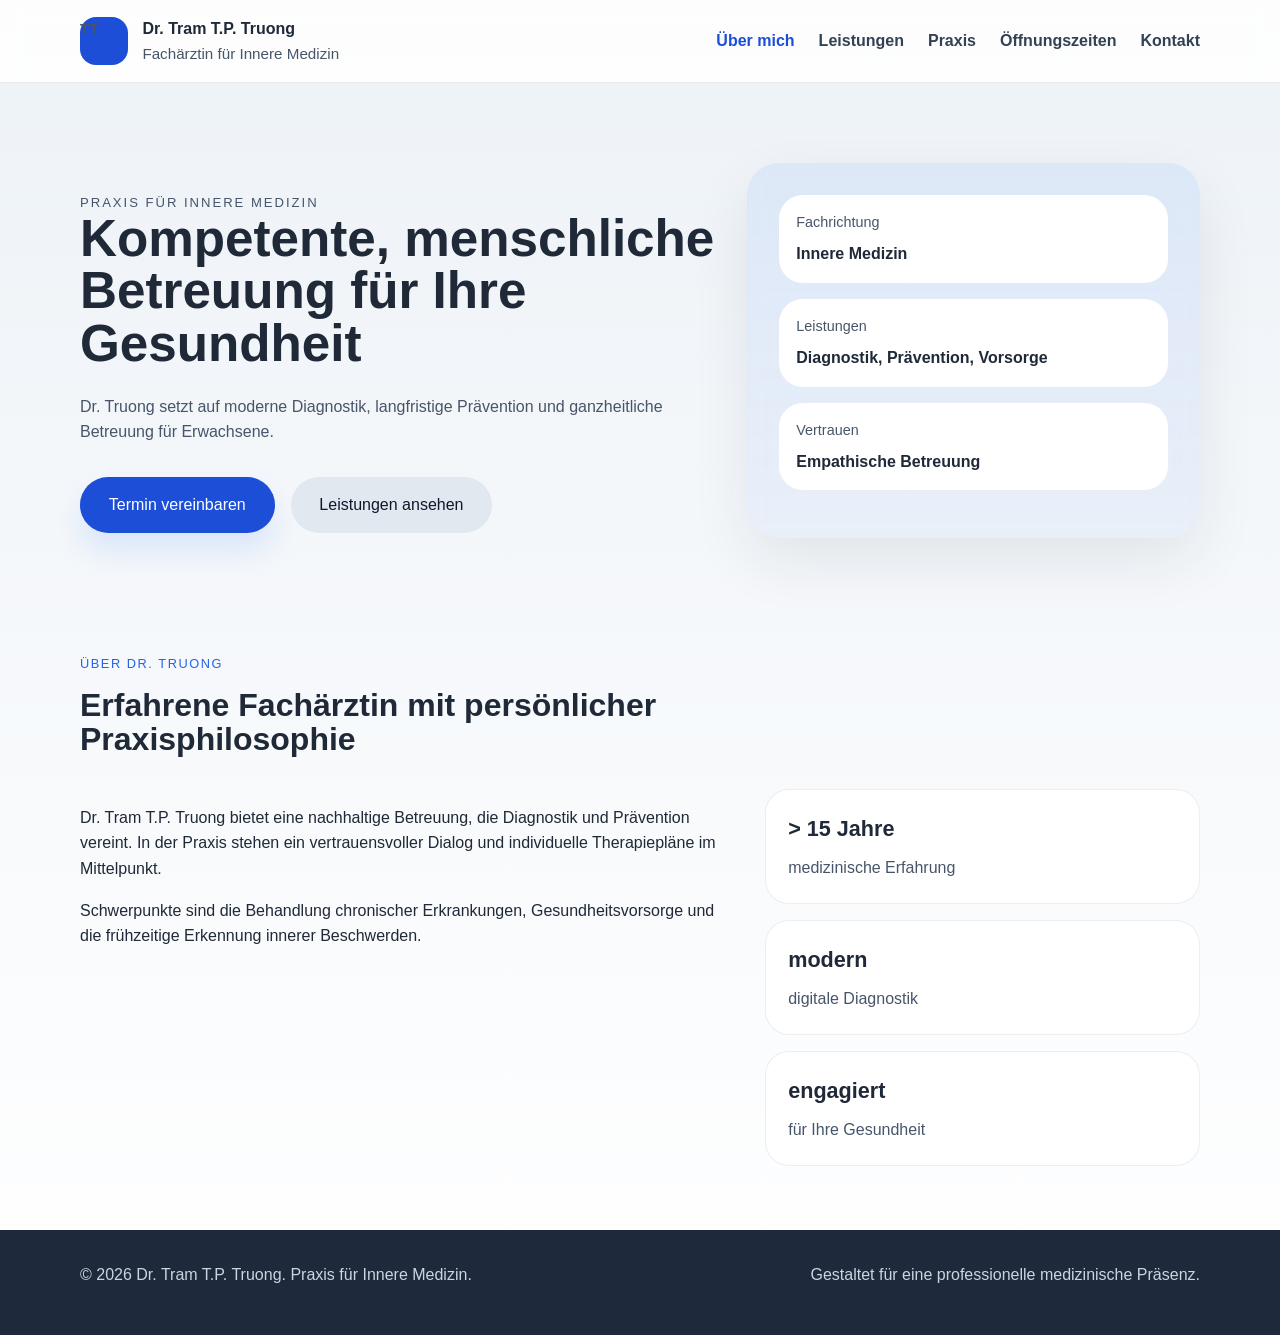
==== index.html @ dccfc109 "Cache-bust assets: append ?v=2 to CSS and JS to force refresh on clients" ====
<!DOCTYPE html>
<html lang="de">
<head>
  <meta charset="UTF-8" />
  <meta name="viewport" content="width=device-width, initial-scale=1.0" />
  <title>Dr. Tram T.P. Truong | Fachärztin für Innere Medizin</title>
  <meta name="description" content="Fachärztin Dr. Tram T.P. Truong bietet innere Medizin, Prävention und individuelle Diagnostik. Vereinbaren Sie Ihren Termin in der freundlichen Praxis." />
  <link rel="stylesheet" href="style.css?v=2" />
</head>
<body>
  <header class="site-header">
    <div class="container header-inner">
      <a class="brand" href="#about" data-tab="about">
        <span class="brand-mark">TT</span>
        <div>
          <strong>Dr. Tram T.P. Truong</strong>
          <span>Fachärztin für Innere Medizin</span>
        </div>
      </a>
      <button class="nav-toggle" aria-label="Navigation öffnen">
        <span></span>
        <span></span>
        <span></span>
      </button>
      <nav class="main-nav" aria-label="Hauptnavigation">
        <a href="#about" data-tab="about" class="active">Über mich</a>
        <a href="#services" data-tab="services">Leistungen</a>
        <a href="#office" data-tab="office">Praxis</a>
        <a href="#oeffnungszeiten" data-tab="oeffnungszeiten">Öffnungszeiten</a>
        <a href="#contact" data-tab="contact">Kontakt</a>
      </nav>
    </div>
  </header>

  <main>
    <section id="home" class="hero-section">
      <div class="container hero-grid">
        <div class="hero-copy">
          <p class="eyebrow">Praxis für Innere Medizin</p>
          <h1>Kompetente, menschliche Betreuung für Ihre Gesundheit</h1>
          <p>Dr. Truong setzt auf moderne Diagnostik, langfristige Prävention und ganzheitliche Betreuung für Erwachsene.</p>
          <div class="hero-actions">
            <a class="button primary" href="#contact" data-tab="contact">Termin vereinbaren</a>
            <a class="button secondary" href="#services" data-tab="services">Leistungen ansehen</a>
          </div>
        </div>
        <div class="hero-card">
          <div class="hero-card__detail">
            <span>Fachrichtung</span>
            <strong>Innere Medizin</strong>
          </div>
          <div class="hero-card__detail">
            <span>Leistungen</span>
            <strong>Diagnostik, Prävention, Vorsorge</strong>
          </div>
          <div class="hero-card__detail">
            <span>Vertrauen</span>
            <strong>Empathische Betreuung</strong>
          </div>
        </div>
      </div>
    </section>

    <section id="about" class="section about-section tab-panel active">
      <div class="container">
        <div class="section-heading">
          <span>Über Dr. Truong</span>
          <h2>Erfahrene Fachärztin mit persönlicher Praxisphilosophie</h2>
        </div>
        <div class="about-grid">
          <div>
            <p>Dr. Tram T.P. Truong bietet eine nachhaltige Betreuung, die Diagnostik und Prävention vereint. In der Praxis stehen ein vertrauensvoller Dialog und individuelle Therapiepläne im Mittelpunkt.</p>
            <p>Schwerpunkte sind die Behandlung chronischer Erkrankungen, Gesundheitsvorsorge und die frühzeitige Erkennung innerer Beschwerden.</p>
          </div>
          <div class="about-highlights">
            <div>
              <strong>> 15 Jahre</strong>
              <span>medizinische Erfahrung</span>
            </div>
            <div>
              <strong>modern</strong>
              <span>digitale Diagnostik</span>
            </div>
            <div>
              <strong>engagiert</strong>
              <span>für Ihre Gesundheit</span>
            </div>
          </div>
        </div>
      </div>
    </section>

    <section id="services" class="section services-section tab-panel">
      <div class="container">
        <div class="section-heading">
          <span>Leistungen</span>
          <h2>Moderne Medizin für Vorsorge und Therapie</h2>
        </div>
        <div class="services-grid">
          <article class="service-card">
            <h3>Innere Medizin</h3>
            <p>Umfassende Diagnostik und Therapie bei Stoffwechsel-, Herz-Kreislauf- sowie Magen-Darm-Erkrankungen.</p>
          </article>
          <article class="service-card">
            <h3>Vorsorge & Prävention</h3>
            <p>Individuelle Untersuchungen, Vorsorgeuntersuchungen und Gesundheitschecks für jeden Lebensabschnitt.</p>
          </article>
        </div>
      </div>
    </section>

    <section id="office" class="section office-section tab-panel">
      <div class="container office-grid">
        <div>
          <div class="section-heading">
            <span>Praxis</span>
            <h2>Ihr Termin in einer ruhigen und modernen Umgebung</h2>
          </div>
          <p>Die Praxis liegt im 22. Bezirk in Wien und bietet persönliche Betreuung in ruhiger Atmosphäre.</p>
          <ul class="office-list">
            <li><strong>Adresse:</strong> 1220 Wien, Kurt-Ohnsorg-Weg 1/28/1 (Hofzugang)</li>
          </ul>
        </div>
        <div class="office-box">
        </div>
      </div>
    </section>

    <section id="contact" class="section contact-section tab-panel">
      <div class="container contact-grid">
        <div>
          <div class="section-heading">
            <span>Kontakt</span>
            <h2>Jetzt Termin anfragen</h2>
          </div>
          <p>Nutzen Sie das Formular oder rufen Sie direkt an. Die Praxis hilft Ihnen bei medizinischen Fragen und Terminvereinbarung.</p>
          <div class="contact-info">
            <div>
              <strong>Telefon</strong>
              <a href="tel:+4315829091">01/5829091</a>
            </div>
            <div>
              <strong>E-Mail</strong>
              <a href="mailto:ordi22@drtruong.at">ordi22@drtruong.at</a>
            </div>
          </div>
        </div>
        <form class="contact-form" action="mailto:ordi22@drtruong.at" method="post" enctype="text/plain">
          <label>
            Name
            <input type="text" name="Name" placeholder="Ihr Name" required />
          </label>
          <label>
            E-Mail
            <input type="email" name="E-Mail" placeholder="Ihre E-Mail" required />
          </label>
          <label>
            Nachricht
            <textarea name="Nachricht" rows="5" placeholder="Wie können wir Ihnen helfen?" required></textarea>
          </label>
          <button type="submit" class="button primary">Nachricht senden</button>
        </form>
      </div>
    </section>

    <section id="oeffnungszeiten" class="section about-section tab-panel">
      <div class="container">
        <div class="section-heading">
          <span>Öffnungszeiten</span>
          <h2>Praxiszeiten von Dr. Truong</h2>
        </div>
        <div class="office-box">
          <p><strong>Montag:</strong> 14:00–19:00</p>
          <p><strong>Dienstag:</strong> 08:00–13:00</p>
          <p><strong>Mittwoch:</strong> 13:00–18:00</p>
          <p><strong>Donnerstag:</strong> 07:00–12:00</p>
          <p><strong>Freitag:</strong> 11:00–16:00</p>
          <p><strong>Sowie nach telefonischer Vereinbarung</strong></p>
        </div>
      </div>
    </section>
  </main>

  <footer class="site-footer">
    <div class="container footer-inner">
      <p>© 2026 Dr. Tram T.P. Truong. Praxis für Innere Medizin.</p>
      <p>Gestaltet für eine professionelle medizinische Präsenz.</p>
    </div>
  </footer>

  <script src="script.js?v=2"></script>
</body>
</html>
---- style.css ----
* {
  box-sizing: border-box;
}

:root {
  color-scheme: light;
  font-family: Inter, Arial, sans-serif;
  color: #1f2937;
  background: #f7fafc;
  line-height: 1.6;
}

html {
  scroll-behavior: smooth;
}

body {
  margin: 0;
  min-height: 100vh;
  background: linear-gradient(180deg, #edf2f7 0%, #ffffff 100%);
}

img {
  max-width: 100%;
  display: block;
}

button,
input,
textarea {
  font: inherit;
}

a {
  color: inherit;
  text-decoration: none;
}

.container {
  width: min(1120px, calc(100% - 2rem));
  margin: 0 auto;
}

.site-header {
  position: sticky;
  top: 0;
  z-index: 10;
  backdrop-filter: blur(12px);
  background: rgba(255, 255, 255, 0.85);
  border-bottom: 1px solid rgba(15, 23, 42, 0.08);
}

.header-inner {
  display: flex;
  align-items: center;
  justify-content: space-between;
  gap: 1rem;
  padding: 1rem 0;
}

.brand {
  display: inline-flex;
  align-items: center;
  gap: 0.9rem;
}

.brand-mark {
  width: 3rem;
  height: 3rem;
  border-radius: 1rem;
  display: grid;
  place-items: center;
  background: #1d4ed8;
  color: white;
  font-weight: 700;
}

.brand strong {
  display: block;
  font-size: 1rem;
}

.brand span {
  display: block;
  color: #475569;
  font-size: 0.95rem;
}

.main-nav {
  display: flex;
  align-items: center;
  gap: 1.5rem;
}

.main-nav a {
  color: #334155;
  font-weight: 600;
}

.nav-toggle {
  display: none;
  border: none;
  background: transparent;
  cursor: pointer;
  padding: 0.5rem;
  transition: transform 150ms ease;
}

.nav-toggle:focus {
  outline: 2px solid rgba(29,78,216,0.12);
  outline-offset: 2px;
}

.nav-toggle span {
  display: block;
  width: 1.8rem;
  height: 0.22rem;
  margin: 0.28rem 0;
  background: #1f2937;
  border-radius: 999px;
  transition: transform 220ms cubic-bezier(.2,.8,.2,1), opacity 160ms ease;
}

/* when button has `open` class transform into an X */
.nav-toggle.open span:nth-child(1) {
  transform: translateY(6px) rotate(45deg);
}
.nav-toggle.open span:nth-child(2) {
  opacity: 0;
  transform: scaleX(0);
}
.nav-toggle.open span:nth-child(3) {
  transform: translateY(-6px) rotate(-45deg);
}

.hero-section {
  padding: 5rem 0 3rem;
}

.hero-grid {
  display: grid;
  grid-template-columns: 1.4fr 1fr;
  gap: 2rem;
  align-items: center;
}

.eyebrow {
  color: #2563eb;
  text-transform: uppercase;
  letter-spacing: 0.15em;
  font-size: 0.82rem;
  margin-bottom: 1rem;
}

.hero-section h1 {
  font-size: clamp(2.4rem, 4vw, 3.8rem);
  margin: 0;
  line-height: 1.02;
}

.hero-section p {
  max-width: 42rem;
  color: #475569;
  margin: 1.5rem 0 0;
}

.hero-actions {
  display: flex;
  flex-wrap: wrap;
  gap: 1rem;
  margin-top: 2rem;
}

.button {
  display: inline-flex;
  align-items: center;
  justify-content: center;
  border: none;
  border-radius: 999px;
  padding: 0.95rem 1.8rem;
  cursor: pointer;
  transition: transform 180ms ease, box-shadow 180ms ease, background 180ms ease;
}

.button:hover {
  transform: translateY(-1px);
}

.primary {
  background: #1d4ed8;
  color: white;
  box-shadow: 0 18px 30px rgba(59, 130, 246, 0.14);
}

.secondary {
  background: #e2e8f0;
  color: #0f172a;
}

.hero-card {
  padding: 2rem;
  border-radius: 2rem;
  background: linear-gradient(180deg, rgba(59, 130, 246, 0.1), rgba(37, 99, 235, 0.05));
  backdrop-filter: blur(10px);
  box-shadow: 0 24px 60px rgba(15, 23, 42, 0.08);
}

.hero-card__detail {
  padding: 1rem 1.1rem;
  border-radius: 1.5rem;
  background: white;
  margin-bottom: 1rem;
}

.hero-card__detail span {
  display: block;
  color: #475569;
  font-size: 0.9rem;
}

.hero-card__detail strong {
  display: block;
  margin-top: 0.45rem;
  font-size: 1rem;
}

.section {
  padding: 4rem 0;
}

.section-heading {
  max-width: 42rem;
  margin-bottom: 2rem;
}

.section-heading span {
  display: inline-block;
  margin-bottom: 0.8rem;
  color: #2563eb;
  letter-spacing: 0.12em;
  text-transform: uppercase;
  font-size: 0.8rem;
}

.section-heading h2 {
  margin: 0;
  font-size: clamp(2rem, 2.5vw, 2.8rem);
  line-height: 1.08;
}

.about-grid,
.office-grid,
.contact-grid {
  display: grid;
  gap: 2rem;
}

.about-grid {
  grid-template-columns: 1.5fr 1fr;
  align-items: start;
}

.about-highlights {
  display: grid;
  gap: 1rem;
}

.about-highlights div,
.office-box,
.service-card,
.contact-info > div {
  padding: 1.4rem;
  border-radius: 1.5rem;
  background: white;
  border: 1px solid rgba(148, 163, 184, 0.18);
}

.about-highlights div strong {
  display: block;
  font-size: 1.35rem;
  margin-bottom: 0.5rem;
}

.about-highlights div span {
  color: #475569;
}

.services-grid {
  display: grid;
  grid-template-columns: repeat(2, minmax(0, 1fr));
  gap: 1.5rem;
}

.service-card {
  padding: 1.8rem;
  border-radius: 1.6rem;
  background: white;
  border: 1px solid rgba(148, 163, 184, 0.18);
}

.service-card h3 {
  margin-top: 0;
  margin-bottom: 0.85rem;
  color: #0f172a;
}

.service-card p {
  margin: 0;
  color: #475569;
}

.office-grid {
  grid-template-columns: 2fr 1fr;
  align-items: start;
}

.office-list {
  list-style: none;
  padding: 0;
  margin: 1.5rem 0 0;
  display: grid;
  gap: 0.95rem;
}

.office-list li {
  color: #475569;
}

.office-box h3 {
  margin-top: 0;
  margin-bottom: 1rem;
}

.office-box p {
  margin: 0.75rem 0;
  color: #475569;
}

.contact-grid {
  grid-template-columns: 1fr 1fr;
  align-items: start;
}

.contact-info {
  display: grid;
  gap: 1rem;
  margin-top: 1.5rem;
}

.contact-info a {
  display: inline-block;
  color: #1d4ed8;
}

.contact-form {
  display: grid;
  gap: 1rem;
  background: white;
  padding: 2rem;
  border-radius: 1.5rem;
  border: 1px solid rgba(148, 163, 184, 0.18);
}

.contact-form label {
  display: grid;
  gap: 0.55rem;
  color: #334155;
  font-weight: 600;
}

.contact-form input,
.contact-form textarea {
  width: 100%;
  border: 1px solid rgba(148, 163, 184, 0.4);
  border-radius: 0.95rem;
  padding: 0.95rem 1rem;
  color: #0f172a;
  background: #f8fafc;
}

.contact-form textarea {
  resize: vertical;
}

.site-footer {
  padding: 2rem 0 3rem;
  background: #1e293b;
  color: #cbd5e1;
}

.footer-inner {
  display: flex;
  flex-wrap: wrap;
  justify-content: space-between;
  gap: 1rem;
}

.footer-inner p {
  margin: 0;
}

.main-nav a.active {
  color: #1d4ed8;
}

.tab-panel {
  display: none;
}

.tab-panel.active {
  display: block;
}

@media (max-width: 900px) {
  .hero-grid,
  .about-grid,
  .office-grid,
  .contact-grid,
  .services-grid {
    grid-template-columns: 1fr;
  }

  .main-nav {
    gap: 1rem;
  }
}

@media (max-width: 760px) {
  .container {
    width: min(100%, calc(100% - 1.5rem));
  }
  .header-inner {
    flex-wrap: nowrap;
    justify-content: space-between;
    align-items: center;
    position: relative; /* for absolute-positioned toggle/menu */
  }

  .brand {
    order: 1;
    flex: 1;
  }

  .nav-toggle {
    display: inline-flex;
    flex-direction: column;
    align-items: center;
    justify-content: center;
    margin-left: auto;
    order: 2;
    position: absolute;
    top: 0.6rem;
    right: 1rem;
    z-index: 20;
    background: transparent;
    border-radius: 0.5rem;
    padding: 0.6rem;
  }

  .main-nav {
    position: absolute;
    top: calc(100% + 0.6rem);
    right: 1rem;
    width: min(260px, 92%);
    flex-direction: column;
    display: none;
    margin: 0;
    padding: 0.6rem 0.4rem;
    border-radius: 0.8rem;
    border: 1px solid rgba(148, 163, 184, 0.18);
    background: white;
    box-shadow: 0 12px 30px rgba(15, 23, 42, 0.08);
    gap: 0.25rem;
    order: 3;
  }

  .main-nav.open {
    display: flex;
  }

  .main-nav a {
    padding: 0.9rem 0.8rem;
    border-bottom: 1px solid rgba(148, 163, 184, 0.08);
    border-radius: 0.5rem;
    display: block;
  }

  /* Mobile-friendly adjustments */
  .hero-actions {
    flex-direction: column;
    gap: 0.8rem;
  }

  .button {
    width: 100%;
    padding: 1rem 1.1rem;
    font-size: 1rem;
    border-radius: 0.95rem;
  }

  .hero-card {
    padding: 1.2rem;
  }

  .contact-form input,
  .contact-form textarea {
    font-size: 1rem;
    padding: 1rem;
  }

  .contact-form {
    padding: 1rem;
  }

  .brand-mark {
    width: 2.6rem;
    height: 2.6rem;
  }

  .main-nav a {
    font-size: 1.02rem;
  }
}
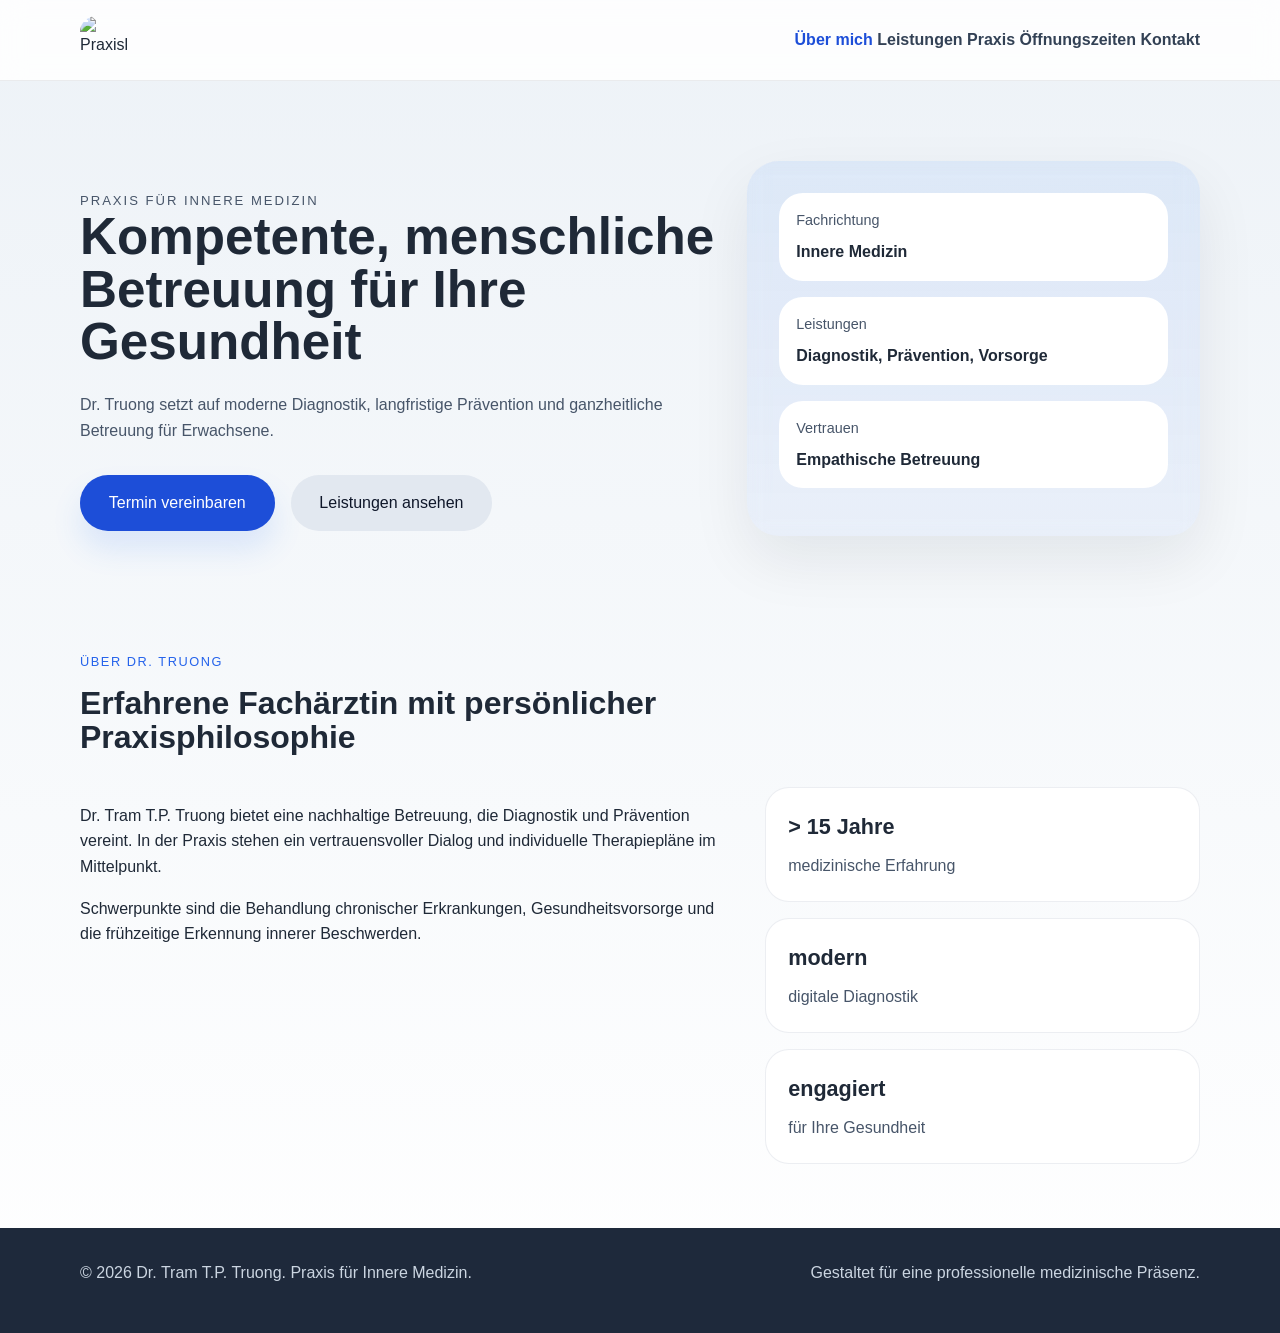
==== commit bace2ebf: "Replace header brand with ordi.png logo and hide brand text" ====
--- a/index.html
+++ b/index.html
@@ -5,17 +5,13 @@
   <meta name="viewport" content="width=device-width, initial-scale=1.0" />
   <title>Dr. Tram T.P. Truong | Fachärztin für Innere Medizin</title>
   <meta name="description" content="Fachärztin Dr. Tram T.P. Truong bietet innere Medizin, Prävention und individuelle Diagnostik. Vereinbaren Sie Ihren Termin in der freundlichen Praxis." />
-  <link rel="stylesheet" href="style.css?v=2" />
+  <link rel="stylesheet" href="style.css?v=3" />
 </head>
 <body>
   <header class="site-header">
     <div class="container header-inner">
-      <a class="brand" href="#about" data-tab="about">
-        <span class="brand-mark">TT</span>
-        <div>
-          <strong>Dr. Tram T.P. Truong</strong>
-          <span>Fachärztin für Innere Medizin</span>
-        </div>
+      <a class="brand" href="#about" data-tab="about" aria-label="Zur Startseite">
+        <img class="brand-logo" src="images/ordi.png" alt="Praxislogo" />
       </a>
       <button class="nav-toggle" aria-label="Navigation öffnen">
         <span></span>
@@ -188,6 +184,6 @@
     </div>
   </footer>
 
-  <script src="script.js?v=2"></script>
+  <script src="script.js?v=4"></script>
 </body>
 </html>
--- a/style.css
+++ b/style.css
@@ -64,32 +64,20 @@
   gap: 0.9rem;
 }
 
-.brand-mark {
+.brand-logo {
   width: 3rem;
   height: 3rem;
+  object-fit: contain;
   border-radius: 1rem;
-  display: grid;
-  place-items: center;
-  background: #1d4ed8;
-  color: white;
-  font-weight: 700;
-}
-
-.brand strong {
-  display: block;
-  font-size: 1rem;
-}
-
+}
+
+.brand-mark {
+  display: none;
+}
+
+.brand strong,
 .brand span {
-  display: block;
-  color: #475569;
-  font-size: 0.95rem;
-}
-
-.main-nav {
-  display: flex;
-  align-items: center;
-  gap: 1.5rem;
+  display: none;
 }
 
 .main-nav a {
@@ -135,6 +123,11 @@
 
 .hero-section {
   padding: 5rem 0 3rem;
+}
+
+/* Hide hero when other tab content is active */
+.hero-section.hidden {
+  display: none !important;
 }
 
 .hero-grid {
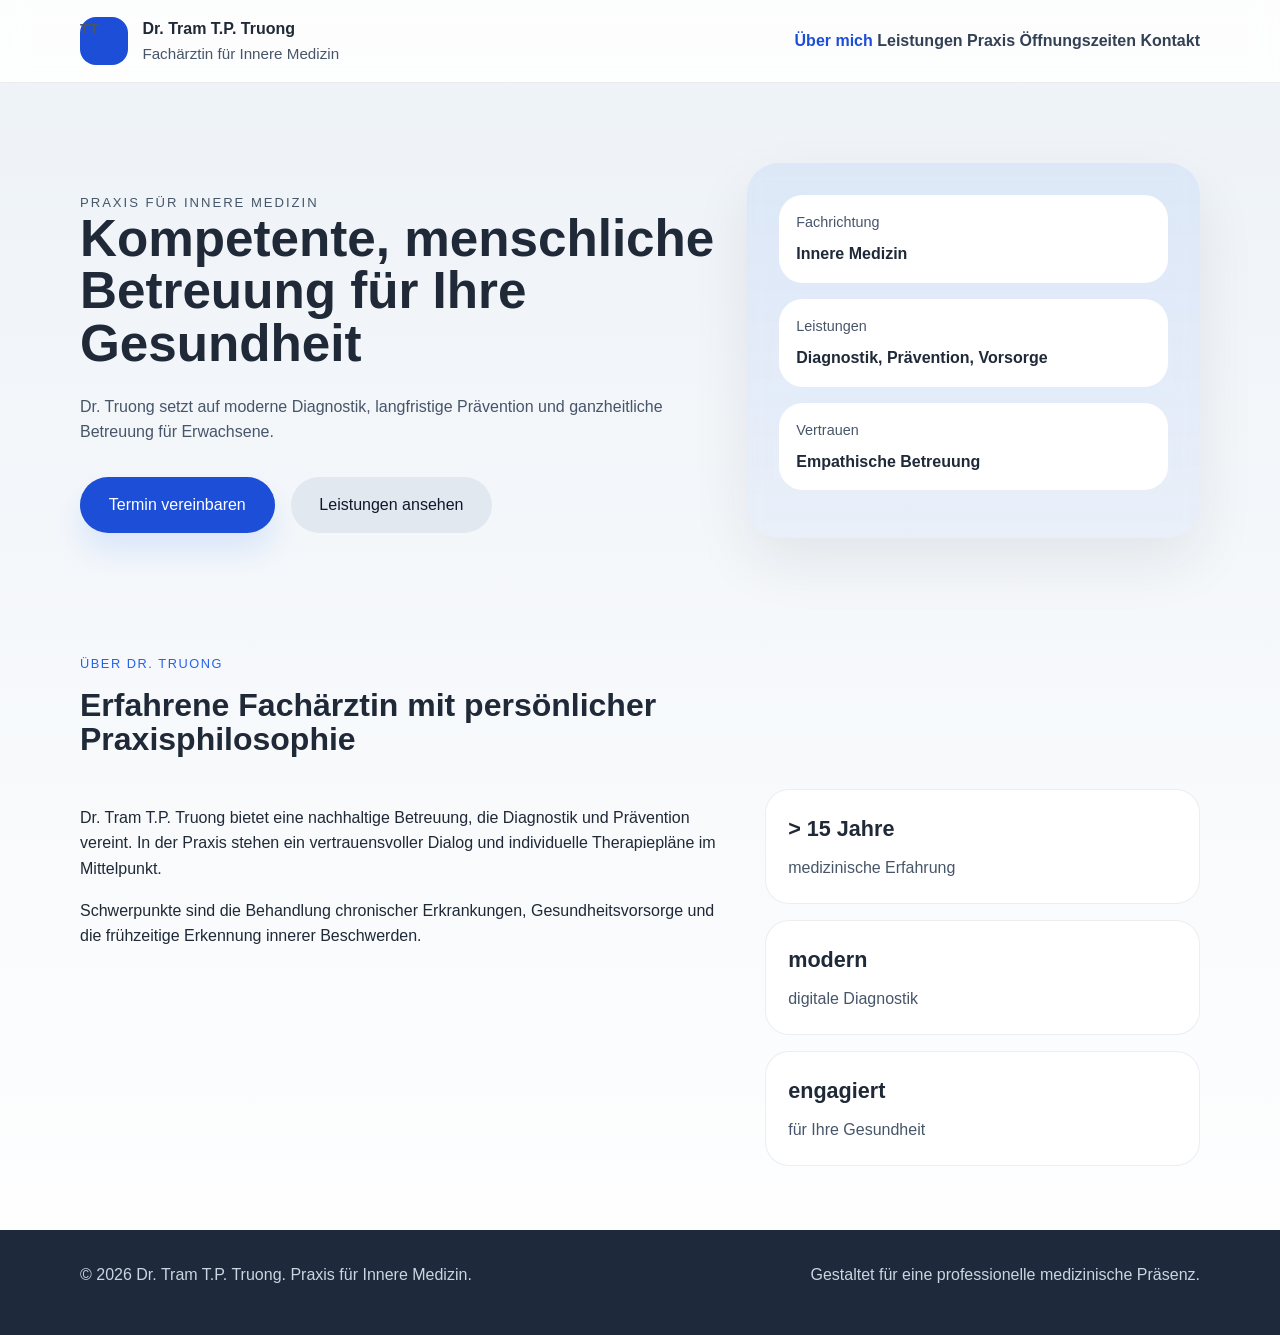
==== commit 59002386: "Revert header back to original blue logo and text" ====
--- a/index.html
+++ b/index.html
@@ -10,8 +10,12 @@
 <body>
   <header class="site-header">
     <div class="container header-inner">
-      <a class="brand" href="#about" data-tab="about" aria-label="Zur Startseite">
-        <img class="brand-logo" src="images/ordi.png" alt="Praxislogo" />
+      <a class="brand" href="#about" data-tab="about">
+        <span class="brand-mark">TT</span>
+        <div>
+          <strong>Dr. Tram T.P. Truong</strong>
+          <span>Fachärztin für Innere Medizin</span>
+        </div>
       </a>
       <button class="nav-toggle" aria-label="Navigation öffnen">
         <span></span>
--- a/style.css
+++ b/style.css
@@ -65,21 +65,30 @@
 }
 
 .brand-logo {
-  width: 3rem;
-  height: 3rem;
-  object-fit: contain;
-  border-radius: 1rem;
-}
-
-.brand-mark {
-  display: none;
-}
-
-.brand strong,
-.brand span {
-  display: none;
-}
-
+    display: none;
+  }
+
+  .brand-mark {
+    width: 3rem;
+    height: 3rem;
+    border-radius: 1rem;
+    display: grid;
+    place-items: center;
+    background: #1d4ed8;
+    color: white;
+    font-weight: 700;
+  }
+
+  .brand strong {
+    display: block;
+    font-size: 1rem;
+  }
+
+  .brand span {
+    display: block;
+    color: #475569;
+    font-size: 0.95rem;
+  }
 .main-nav a {
   color: #334155;
   font-weight: 600;
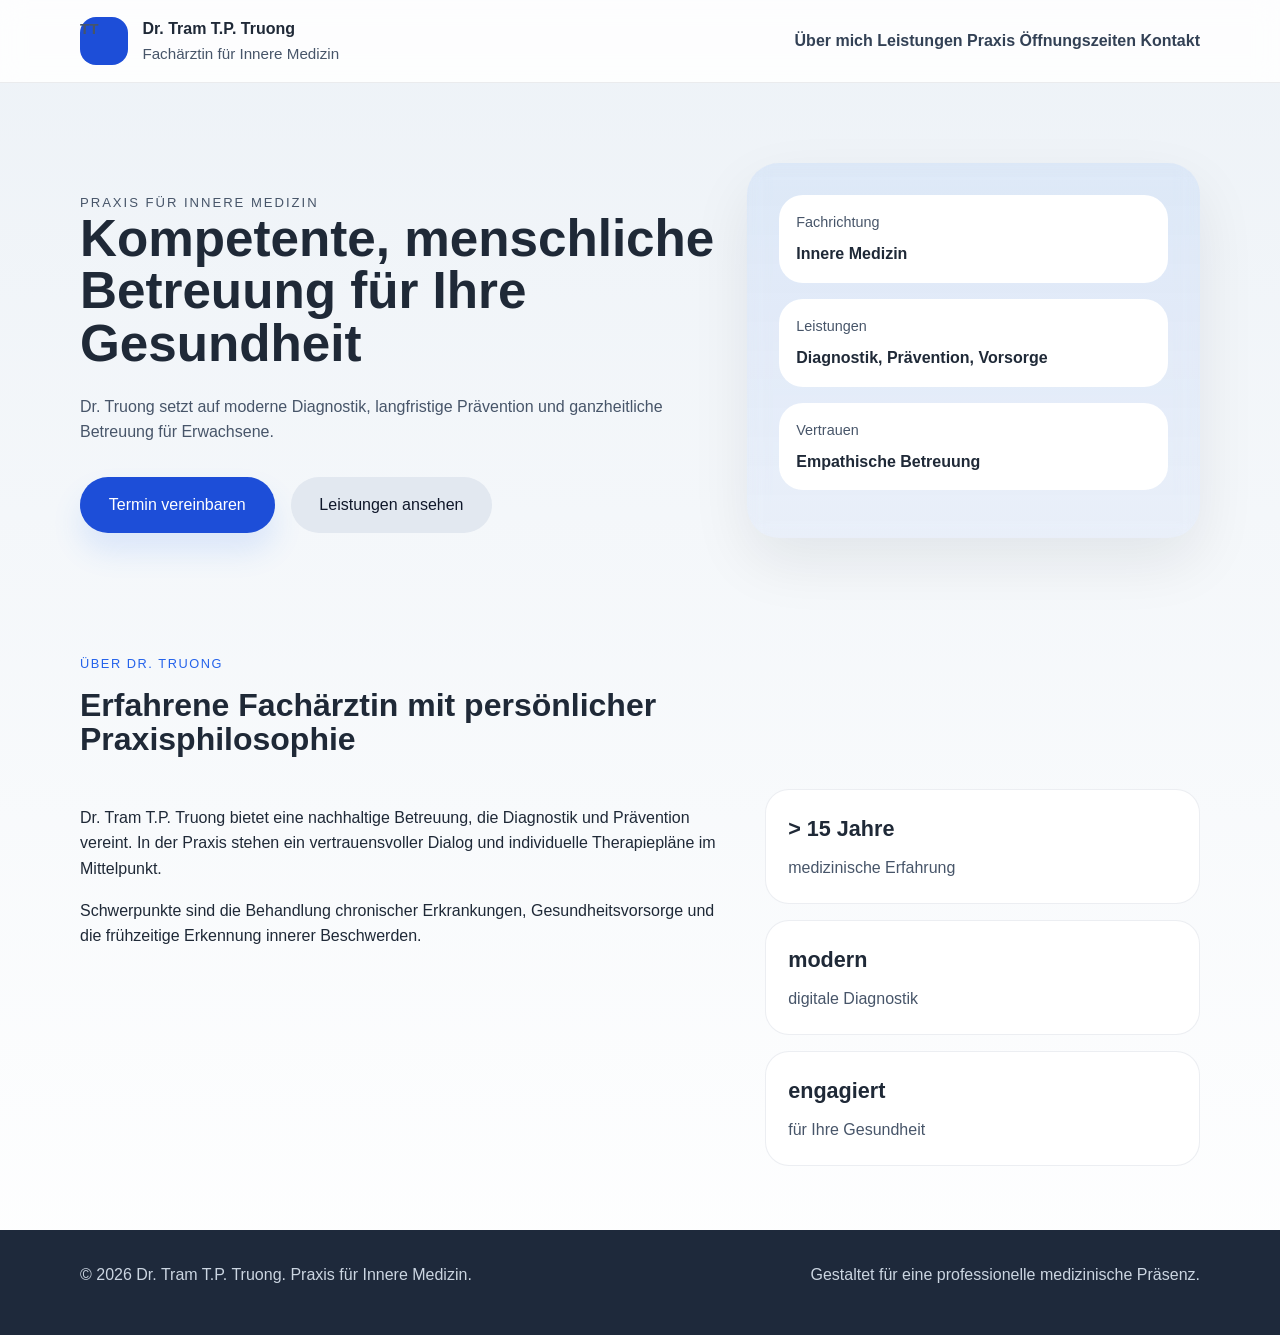
==== commit 57853ed6: "Show only home on page load and reveal sections on tab click" ====
--- a/index.html
+++ b/index.html
@@ -10,7 +10,7 @@
 <body>
   <header class="site-header">
     <div class="container header-inner">
-      <a class="brand" href="#about" data-tab="about">
+      <a class="brand" href="#home" data-tab="home" aria-label="Zur Startseite">
         <span class="brand-mark">TT</span>
         <div>
           <strong>Dr. Tram T.P. Truong</strong>
@@ -23,7 +23,7 @@
         <span></span>
       </button>
       <nav class="main-nav" aria-label="Hauptnavigation">
-        <a href="#about" data-tab="about" class="active">Über mich</a>
+        <a href="#about" data-tab="about">Über mich</a>
         <a href="#services" data-tab="services">Leistungen</a>
         <a href="#office" data-tab="office">Praxis</a>
         <a href="#oeffnungszeiten" data-tab="oeffnungszeiten">Öffnungszeiten</a>
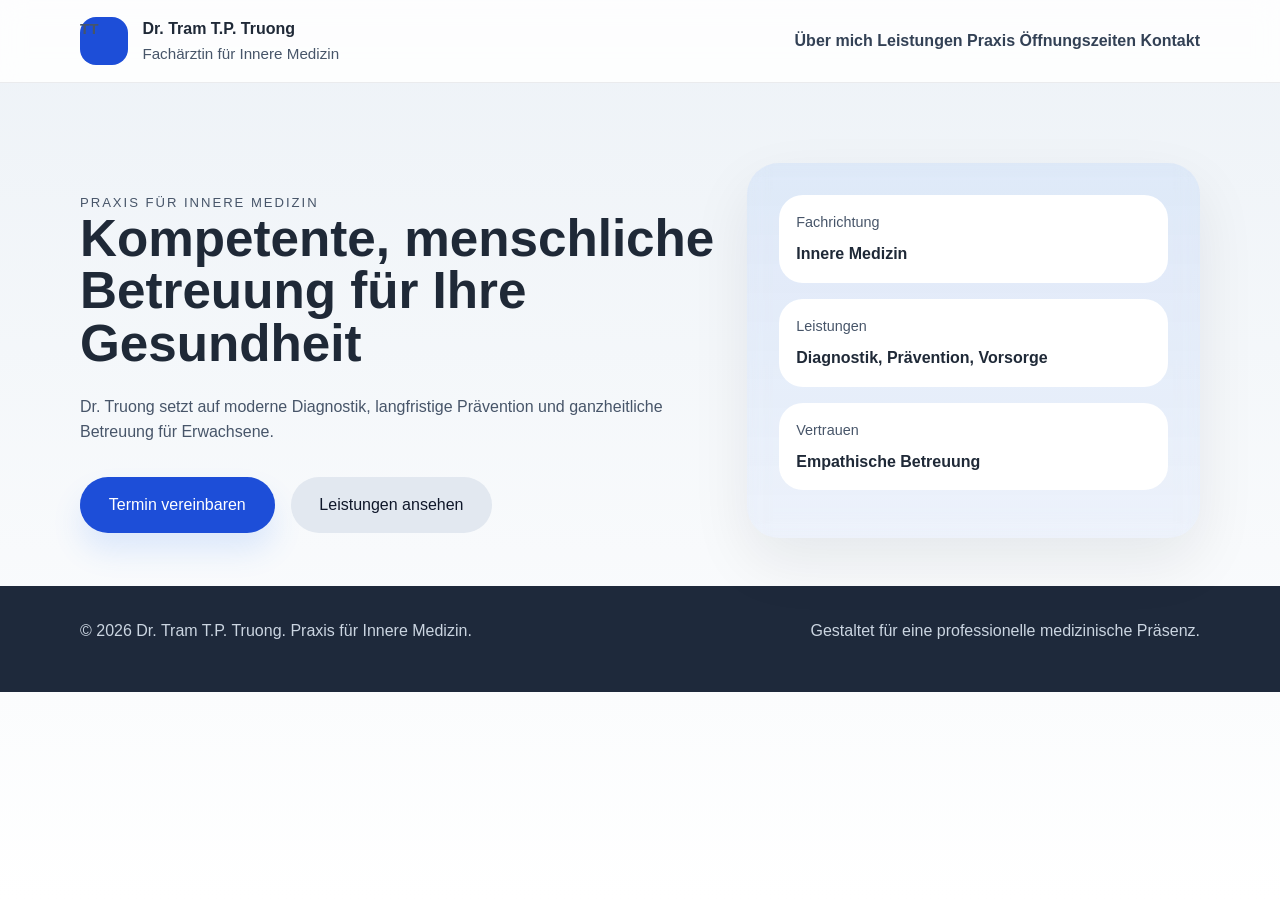
==== commit 899b4f23: "Hide all tab sections by default so only home shows on load" ====
--- a/index.html
+++ b/index.html
@@ -61,7 +61,7 @@
       </div>
     </section>
 
-    <section id="about" class="section about-section tab-panel active">
+    <section id="about" class="section about-section tab-panel">
       <div class="container">
         <div class="section-heading">
           <span>Über Dr. Truong</span>
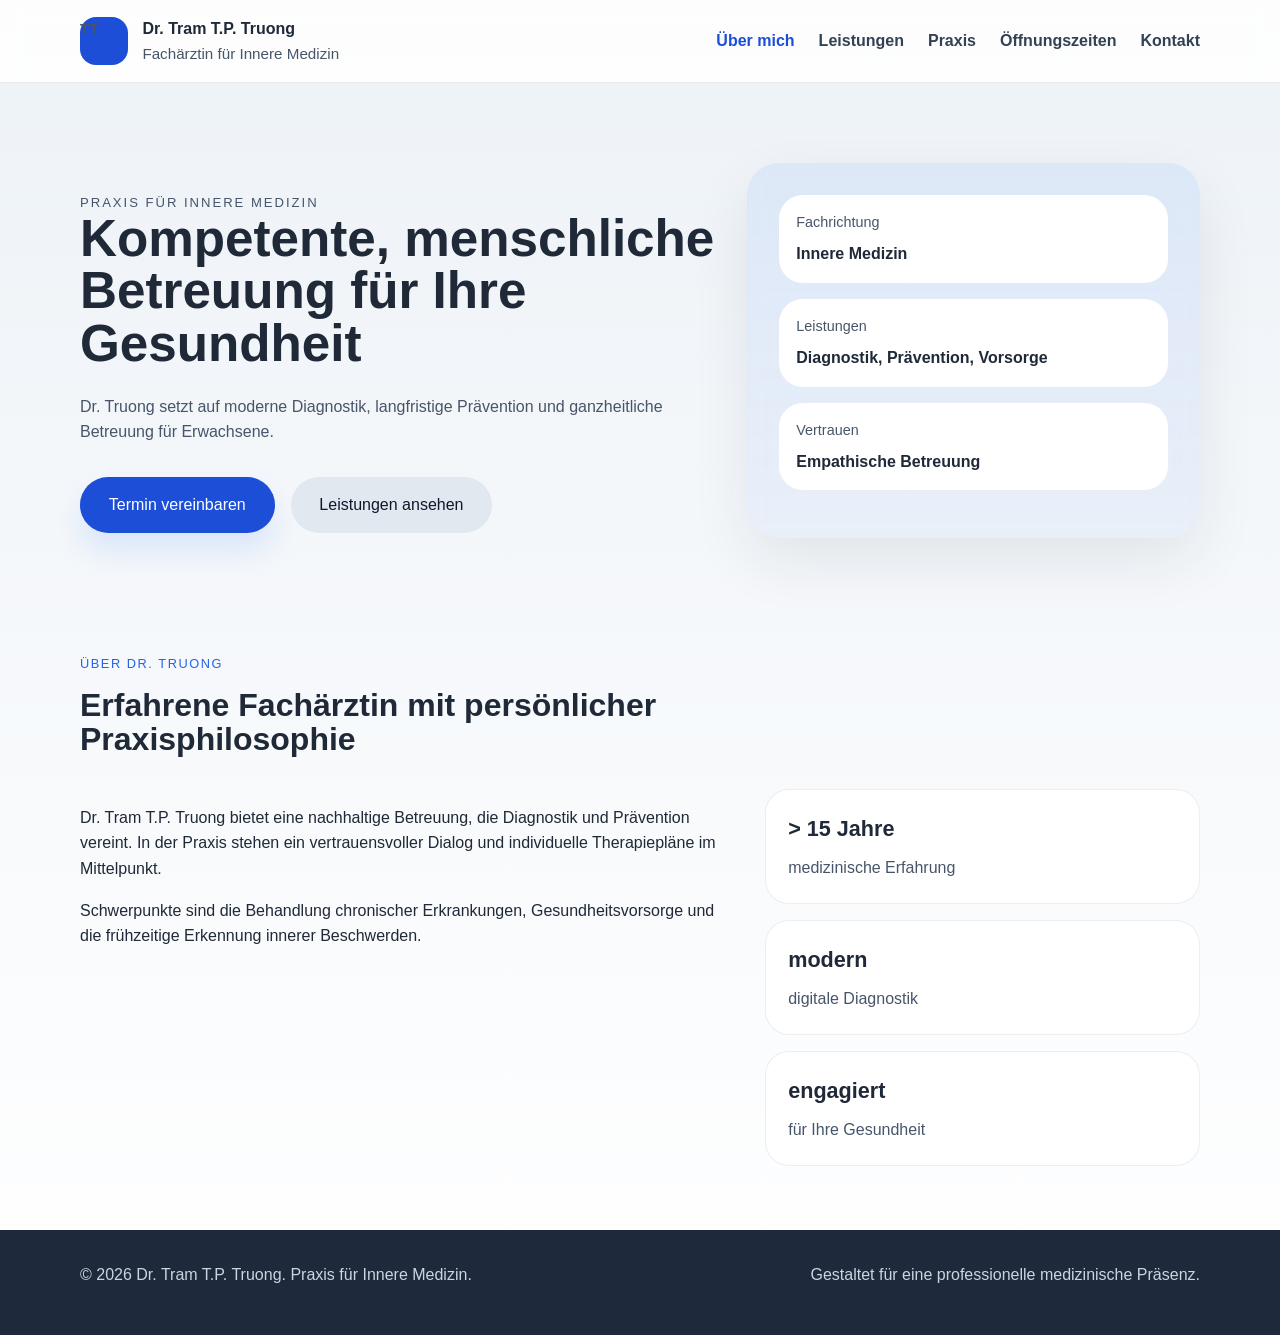
==== commit 37b2cbab: "Restore original initial site state" ====
--- a/index.html
+++ b/index.html
@@ -5,12 +5,12 @@
   <meta name="viewport" content="width=device-width, initial-scale=1.0" />
   <title>Dr. Tram T.P. Truong | Fachärztin für Innere Medizin</title>
   <meta name="description" content="Fachärztin Dr. Tram T.P. Truong bietet innere Medizin, Prävention und individuelle Diagnostik. Vereinbaren Sie Ihren Termin in der freundlichen Praxis." />
-  <link rel="stylesheet" href="style.css?v=3" />
+  <link rel="stylesheet" href="style.css" />
 </head>
 <body>
   <header class="site-header">
     <div class="container header-inner">
-      <a class="brand" href="#home" data-tab="home" aria-label="Zur Startseite">
+      <a class="brand" href="#about" data-tab="about">
         <span class="brand-mark">TT</span>
         <div>
           <strong>Dr. Tram T.P. Truong</strong>
@@ -23,7 +23,7 @@
         <span></span>
       </button>
       <nav class="main-nav" aria-label="Hauptnavigation">
-        <a href="#about" data-tab="about">Über mich</a>
+        <a href="#about" data-tab="about" class="active">Über mich</a>
         <a href="#services" data-tab="services">Leistungen</a>
         <a href="#office" data-tab="office">Praxis</a>
         <a href="#oeffnungszeiten" data-tab="oeffnungszeiten">Öffnungszeiten</a>
@@ -61,7 +61,7 @@
       </div>
     </section>
 
-    <section id="about" class="section about-section tab-panel">
+    <section id="about" class="section about-section tab-panel active">
       <div class="container">
         <div class="section-heading">
           <span>Über Dr. Truong</span>
@@ -188,6 +188,6 @@
     </div>
   </footer>
 
-  <script src="script.js?v=4"></script>
+  <script src="script.js"></script>
 </body>
 </html>
--- a/style.css
+++ b/style.css
@@ -64,31 +64,34 @@
   gap: 0.9rem;
 }
 
-.brand-logo {
-    display: none;
-  }
-
-  .brand-mark {
-    width: 3rem;
-    height: 3rem;
-    border-radius: 1rem;
-    display: grid;
-    place-items: center;
-    background: #1d4ed8;
-    color: white;
-    font-weight: 700;
-  }
-
-  .brand strong {
-    display: block;
-    font-size: 1rem;
-  }
-
-  .brand span {
-    display: block;
-    color: #475569;
-    font-size: 0.95rem;
-  }
+.brand-mark {
+  width: 3rem;
+  height: 3rem;
+  border-radius: 1rem;
+  display: grid;
+  place-items: center;
+  background: #1d4ed8;
+  color: white;
+  font-weight: 700;
+}
+
+.brand strong {
+  display: block;
+  font-size: 1rem;
+}
+
+.brand span {
+  display: block;
+  color: #475569;
+  font-size: 0.95rem;
+}
+
+.main-nav {
+  display: flex;
+  align-items: center;
+  gap: 1.5rem;
+}
+
 .main-nav a {
   color: #334155;
   font-weight: 600;
@@ -99,44 +102,26 @@
   border: none;
   background: transparent;
   cursor: pointer;
-  padding: 0.5rem;
+  padding: 0.75rem;
   transition: transform 150ms ease;
 }
 
-.nav-toggle:focus {
-  outline: 2px solid rgba(29,78,216,0.12);
-  outline-offset: 2px;
+.nav-toggle:hover {
+  transform: scale(1.1);
 }
 
 .nav-toggle span {
   display: block;
   width: 1.8rem;
   height: 0.22rem;
-  margin: 0.28rem 0;
+  margin: 0.35rem 0;
   background: #1f2937;
   border-radius: 999px;
-  transition: transform 220ms cubic-bezier(.2,.8,.2,1), opacity 160ms ease;
-}
-
-/* when button has `open` class transform into an X */
-.nav-toggle.open span:nth-child(1) {
-  transform: translateY(6px) rotate(45deg);
-}
-.nav-toggle.open span:nth-child(2) {
-  opacity: 0;
-  transform: scaleX(0);
-}
-.nav-toggle.open span:nth-child(3) {
-  transform: translateY(-6px) rotate(-45deg);
+  transition: all 200ms ease;
 }
 
 .hero-section {
   padding: 5rem 0 3rem;
-}
-
-/* Hide hero when other tab content is active */
-.hero-section.hidden {
-  display: none !important;
 }
 
 .hero-grid {
@@ -431,11 +416,16 @@
   .container {
     width: min(100%, calc(100% - 1.5rem));
   }
+
   .header-inner {
-    flex-wrap: nowrap;
+    flex-wrap: wrap;
     justify-content: space-between;
-    align-items: center;
-    position: relative; /* for absolute-positioned toggle/menu */
+  }
+
+  .nav-toggle {
+    display: inline-flex;
+    margin-left: auto;
+    order: 2;
   }
 
   .brand {
@@ -443,36 +433,13 @@
     flex: 1;
   }
 
-  .nav-toggle {
-    display: inline-flex;
-    flex-direction: column;
-    align-items: center;
-    justify-content: center;
-    margin-left: auto;
-    order: 2;
-    position: absolute;
-    top: 0.6rem;
-    right: 1rem;
-    z-index: 20;
-    background: transparent;
-    border-radius: 0.5rem;
-    padding: 0.6rem;
-  }
-
   .main-nav {
-    position: absolute;
-    top: calc(100% + 0.6rem);
-    right: 1rem;
-    width: min(260px, 92%);
+    width: 100%;
     flex-direction: column;
     display: none;
-    margin: 0;
-    padding: 0.6rem 0.4rem;
-    border-radius: 0.8rem;
-    border: 1px solid rgba(148, 163, 184, 0.18);
-    background: white;
-    box-shadow: 0 12px 30px rgba(15, 23, 42, 0.08);
-    gap: 0.25rem;
+    margin-top: 1rem;
+    padding: 1rem 0;
+    border-top: 1px solid rgba(148, 163, 184, 0.25);
     order: 3;
   }
 
@@ -481,10 +448,8 @@
   }
 
   .main-nav a {
-    padding: 0.9rem 0.8rem;
-    border-bottom: 1px solid rgba(148, 163, 184, 0.08);
-    border-radius: 0.5rem;
-    display: block;
+    padding: 0.55rem 0;
+    border-bottom: 1px solid rgba(148, 163, 184, 0.18);
   }
 
   /* Mobile-friendly adjustments */
